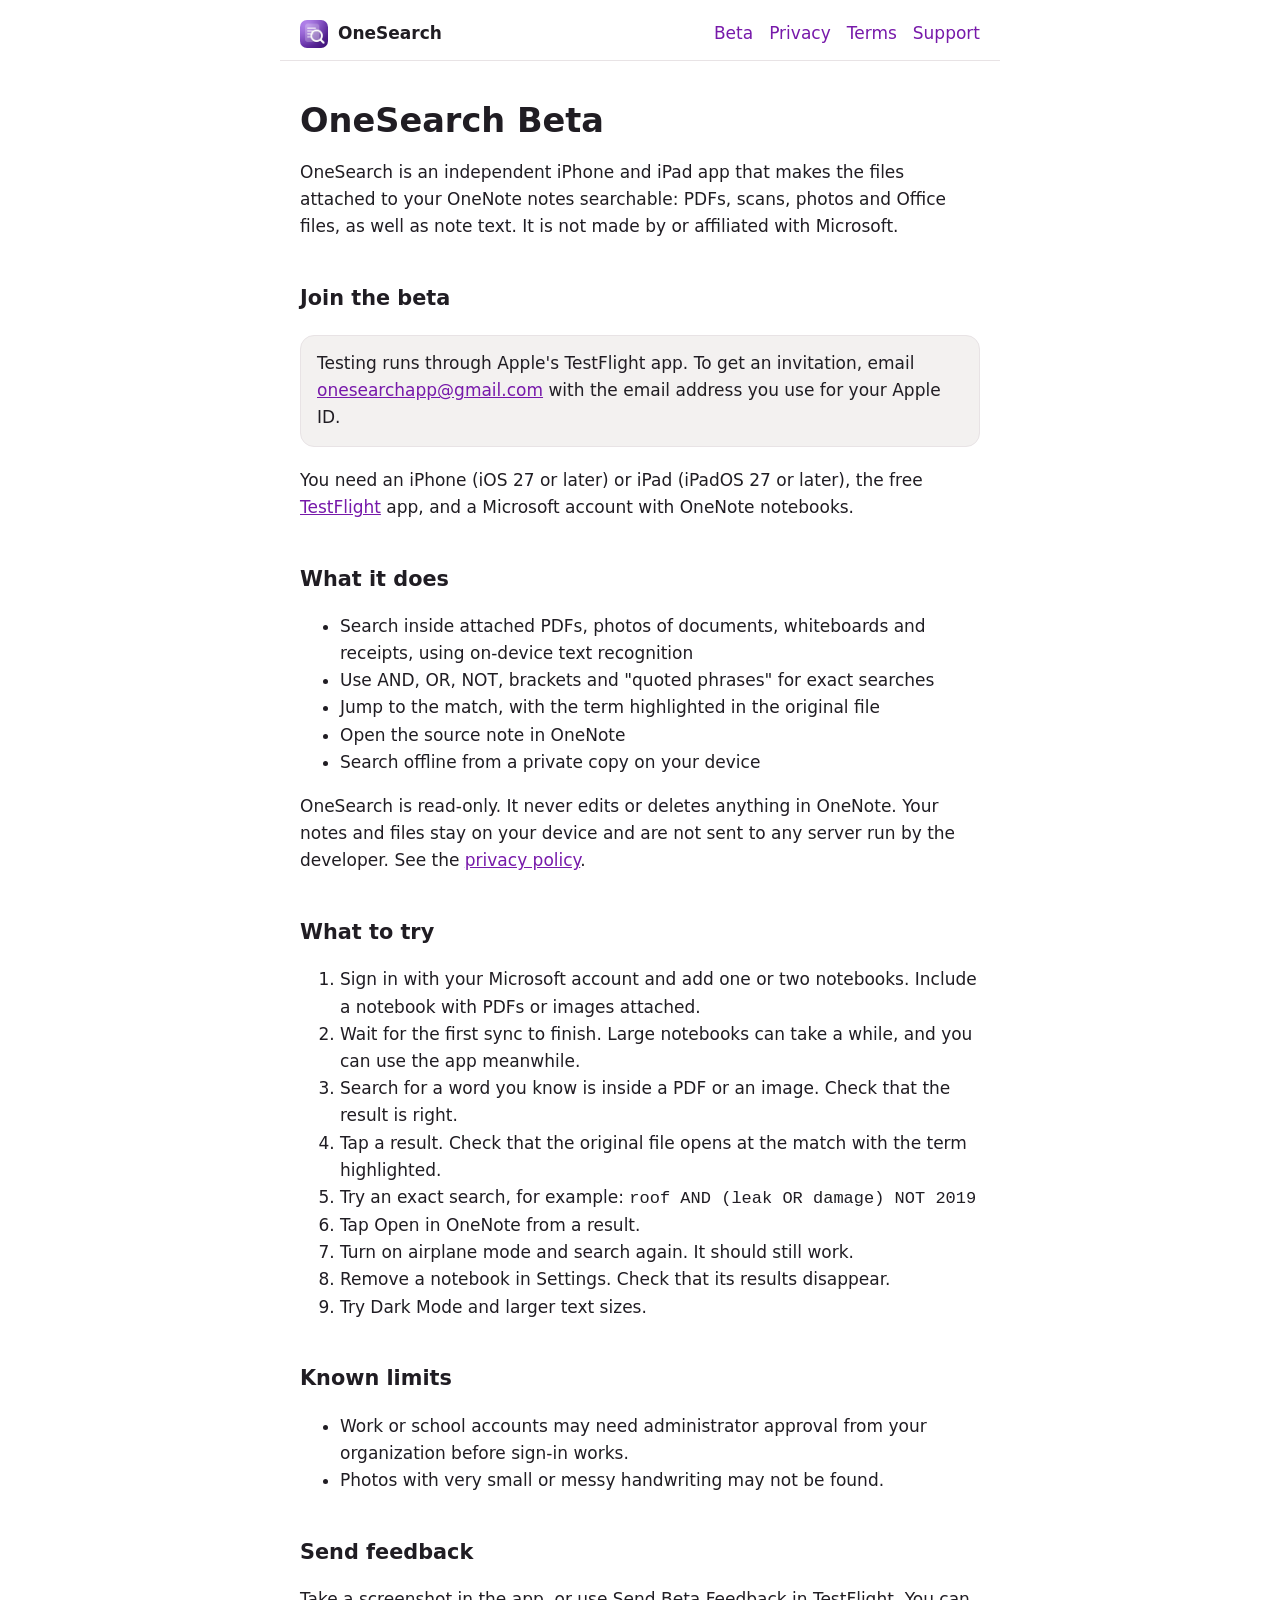
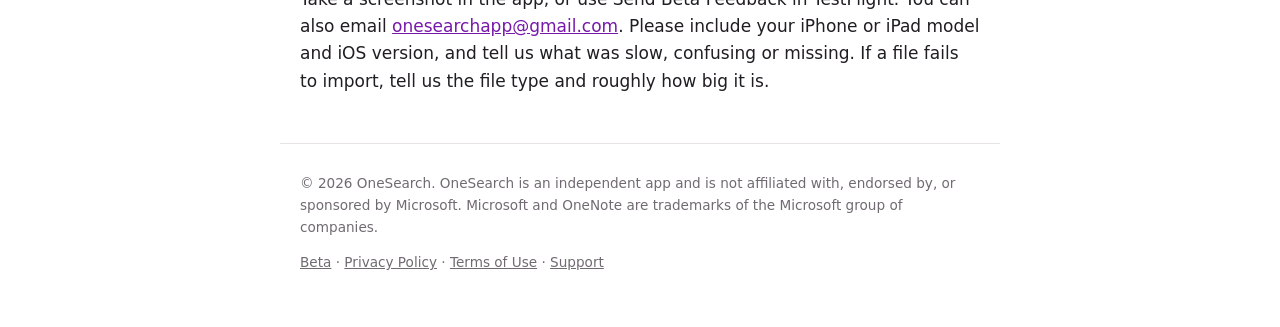
==== beta/index.html @ 19c50f4a "Add files via upload" ====
<!DOCTYPE html>
<html lang="en"><head><meta charset="utf-8"><meta name="viewport" content="width=device-width,initial-scale=1">
<title>OneSearch Beta (TestFlight)</title>
<meta name="description" content="Help test OneSearch, an independent iPhone and iPad app that searches inside the files attached to your OneNote notes. Join the TestFlight beta.">
<link rel="icon" href="../favicon.png"><link rel="stylesheet" href="../style.css"></head><body>
<header><a class="brand" href="../"><img src="../icon.png" alt="">OneSearch</a>
<nav><a href="../beta/">Beta</a><a href="../privacy/">Privacy</a><a href="../terms/">Terms</a><a href="../support/">Support</a></nav></header>
<main>
<h1>OneSearch Beta</h1>
<p>OneSearch is an independent iPhone and iPad app that makes the files attached to your OneNote notes searchable: PDFs, scans, photos and Office files, as well as note text. It is not made by or affiliated with Microsoft.</p>

<h2>Join the beta</h2>
<div class="note">Testing runs through Apple's TestFlight app. <!-- When the public TestFlight link exists, replace this note with: <a href="https://testflight.apple.com/join/CODE">Join the beta on TestFlight</a> --> To get an invitation, email <a href="mailto:onesearchapp@gmail.com?subject=OneSearch%20beta">onesearchapp@gmail.com</a> with the email address you use for your Apple ID.</div>
<p>You need an iPhone (iOS 27 or later) or iPad (iPadOS 27 or later), the free <a href="https://apps.apple.com/app/testflight/id899247664">TestFlight</a> app, and a Microsoft account with OneNote notebooks.</p>

<h2>What it does</h2>
<ul>
<li>Search inside attached PDFs, photos of documents, whiteboards and receipts, using on-device text recognition</li>
<li>Use AND, OR, NOT, brackets and "quoted phrases" for exact searches</li>
<li>Jump to the match, with the term highlighted in the original file</li>
<li>Open the source note in OneNote</li>
<li>Search offline from a private copy on your device</li>
</ul>
<p>OneSearch is read-only. It never edits or deletes anything in OneNote. Your notes and files stay on your device and are not sent to any server run by the developer. See the <a href="../privacy/">privacy policy</a>.</p>

<h2>What to try</h2>
<ol>
<li>Sign in with your Microsoft account and add one or two notebooks. Include a notebook with PDFs or images attached.</li>
<li>Wait for the first sync to finish. Large notebooks can take a while, and you can use the app meanwhile.</li>
<li>Search for a word you know is inside a PDF or an image. Check that the result is right.</li>
<li>Tap a result. Check that the original file opens at the match with the term highlighted.</li>
<li>Try an exact search, for example: <code>roof AND (leak OR damage) NOT 2019</code></li>
<li>Tap Open in OneNote from a result.</li>
<li>Turn on airplane mode and search again. It should still work.</li>
<li>Remove a notebook in Settings. Check that its results disappear.</li>
<li>Try Dark Mode and larger text sizes.</li>
</ol>

<h2>Known limits</h2>
<ul>
<li>Work or school accounts may need administrator approval from your organization before sign-in works.</li>
<li>Photos with very small or messy handwriting may not be found.</li>
</ul>

<h2>Send feedback</h2>
<p>Take a screenshot in the app, or use Send Beta Feedback in TestFlight. You can also email <a href="mailto:onesearchapp@gmail.com">onesearchapp@gmail.com</a>. Please include your iPhone or iPad model and iOS version, and tell us what was slow, confusing or missing. If a file fails to import, tell us the file type and roughly how big it is.</p>

</main>
<footer>
<p>&copy; 2026 OneSearch. OneSearch is an independent app and is not affiliated with, endorsed by, or sponsored by Microsoft. Microsoft and OneNote are trademarks of the Microsoft group of companies.</p>
<p><a href="../beta/">Beta</a> &middot; <a href="../privacy/">Privacy Policy</a> &middot; <a href="../terms/">Terms of Use</a> &middot; <a href="../support/">Support</a></p>
</footer></body></html>
---- style.css ----
:root{--p:#7719AA;--ink:#201D23;--bg:#fff;--surf:#F3F1F0;--mut:#716A72;--bd:#E8E3E5}
@media(prefers-color-scheme:dark){:root{--p:#D6A3EE;--ink:#F8F7FA;--bg:#151419;--surf:#29272D;--mut:#C3BCC7;--bd:#49444D}}
*{box-sizing:border-box}
body{margin:0;font:17px/1.6 -apple-system,BlinkMacSystemFont,"Segoe UI",system-ui,sans-serif;background:var(--bg);color:var(--ink)}
a{color:var(--p)}
header,main,footer{max-width:720px;margin:0 auto;padding:0 20px}
header{display:flex;justify-content:space-between;align-items:center;padding-top:20px;padding-bottom:12px;border-bottom:1px solid var(--bd);flex-wrap:wrap;gap:8px}
header a.brand{font-weight:700;text-decoration:none;color:var(--ink);display:flex;align-items:center;gap:10px}
header a.brand img{width:28px;height:28px;border-radius:7px}
nav a{margin-left:16px;text-decoration:none}
h1{font-size:2.1rem;line-height:1.2;margin:1.2em 0 .2em}
h2{font-size:1.3rem;margin:2em 0 .5em}
.tag{color:var(--mut);font-size:1.15rem;margin:0 0 1em}
.hero{text-align:center;padding:28px 0 8px}
.hero img{width:128px;height:128px;border-radius:28px;box-shadow:0 4px 18px rgba(0,0,0,.2)}
.btns{display:flex;flex-wrap:wrap;gap:10px;margin:20px 0}
.btn{display:inline-block;padding:10px 18px;border-radius:12px;background:var(--surf);border:1px solid var(--bd);text-decoration:none;font-weight:600}
.btn.primary{background:#7719AA;color:#fff;border-color:#7719AA}
ul.feat{padding-left:1.2em}
ul.feat li{margin:.4em 0}
.note{background:var(--surf);border:1px solid var(--bd);border-radius:14px;padding:14px 16px;margin:20px 0}
footer{color:var(--mut);font-size:.85rem;border-top:1px solid var(--bd);margin-top:48px;padding-top:16px;padding-bottom:40px}
footer a{color:var(--mut)}
.shots{margin:28px 0 0}
.strip{display:flex;gap:16px;overflow-x:auto;scroll-snap-type:x mandatory;padding:8px max(20px,calc((100vw - 720px)/2)) 16px;-webkit-overflow-scrolling:touch}
.strip img{flex:none;width:260px;height:auto;border-radius:26px;scroll-snap-align:center;box-shadow:0 6px 24px rgba(60,0,90,.25)}
.fine{text-align:center;color:var(--mut);font-size:.8rem;margin:0}
table.logic{width:100%;border-collapse:collapse;margin:14px 0}
table.logic td{padding:10px 8px;border-bottom:1px solid var(--bd);vertical-align:top}
table.logic code{font:600 .9rem ui-monospace,Menlo,monospace;background:var(--surf);color:var(--p);border-radius:7px;padding:3px 8px;white-space:nowrap}
.small{color:var(--mut);font-size:.9rem}
@media(max-width:560px){table.logic td{display:block;border:0;padding:4px 0}table.logic tr{display:block;padding:8px 0;border-bottom:1px solid var(--bd)}}

/* home page: single reading column, Newsairy-style */
body.home main{max-width:760px}
body.home h1{font-size:2.8rem;margin:1em 0 .15em}
body.home .tag{font-size:1.2rem;margin:0 0 .6em}
.byline{color:var(--mut);font-size:.95rem;margin:0 0 1.2em}
.banner{display:block;width:100%;height:auto;border-radius:22px;margin:6px 0 24px;box-shadow:0 8px 30px rgba(60,0,90,.25)}
.intro{display:flex;gap:20px;align-items:flex-start;margin:8px 0 18px}
.intro img{flex:none;width:96px;height:96px;border-radius:22px;box-shadow:0 3px 12px rgba(0,0,0,.2)}
.intro p{margin:0;font-size:1.1rem}
.pills{display:flex;flex-wrap:wrap;gap:10px;justify-content:center;margin:22px 0 8px}
.pill{display:inline-block;padding:10px 20px;border-radius:999px;background:var(--surf);border:1px solid var(--bd);text-decoration:none;font-weight:600;color:var(--ink)}
.pill.primary{background:#7719AA;border-color:#7719AA;color:#fff}
body.home h2{font-size:1.75rem;margin:2em 0 .5em;text-align:left}
.sec{display:flow-root}
.sec .phone{float:right;width:230px;height:auto;margin:6px 0 14px 28px;-webkit-mask-image:linear-gradient(#000 78%,transparent);mask-image:linear-gradient(#000 78%,transparent);filter:drop-shadow(0 8px 18px rgba(60,0,90,.3))}
.sec .phone.full{-webkit-mask-image:none;mask-image:none}
.sec ul.feat{padding-left:1.3em;margin:.6em 0}
.sec ul.feat li{margin:.6em 0}
.sec code{font:600 .9rem ui-monospace,Menlo,monospace;background:var(--surf);color:var(--p);border-radius:7px;padding:2px 7px;white-space:nowrap}
table.fix{width:100%;border-collapse:collapse;margin:14px 0;border:1px solid var(--bd);border-radius:14px;overflow:hidden}
table.fix th{text-align:left;padding:10px 14px;background:var(--surf);font-size:.85rem;text-transform:uppercase;letter-spacing:.05em;color:var(--mut)}
table.fix td{padding:12px 14px;border-top:1px solid var(--bd);vertical-align:top;width:50%}
table.fix td+td{font-weight:600;color:var(--p)}
@media(max-width:560px){table.fix td,table.fix th{padding:10px}}
.faq details{border:1px solid var(--bd);border-radius:14px;background:var(--surf);margin:10px 0;padding:0 16px}
.faq summary{cursor:pointer;font-weight:600;padding:14px 0;list-style-position:outside}
.faq details[open] summary{color:var(--p)}
.faq details p{margin:0 0 14px}
.navcta{background:#7719AA;color:#fff!important;padding:6px 14px;border-radius:999px;font-weight:600}
.intro-p{font-size:1.1rem;margin:8px 0 18px}
.hero-cta{justify-content:flex-start;margin:4px 0 18px}
.devshot{float:right;width:230px;margin:6px 0 14px 28px;text-align:center}
.devshot[data-dev=ipad]{width:380px}
.devshot img{display:block;width:100%;height:auto}
.devshot[data-dev=phone] .d-ipad,.devshot[data-dev=ipad] .d-phone{display:none}
.devshot .d-phone:not(.full){-webkit-mask-image:linear-gradient(#000 78%,transparent);mask-image:linear-gradient(#000 78%,transparent)}
.devshot .d-phone,.devshot .d-ipad{filter:drop-shadow(0 8px 18px rgba(60,0,90,.3))}
.devshot .tabs{display:inline-flex;gap:4px;background:var(--surf);border:1px solid var(--bd);border-radius:999px;padding:3px;margin-bottom:10px}
.devshot .tabs button{font:600 .85rem/1 inherit;font-family:inherit;border:0;background:none;color:var(--mut);padding:7px 14px;border-radius:999px;cursor:pointer}
.devshot .tabs button.on{background:#7719AA;color:#fff}
@media(max-width:600px){.devshot,.devshot[data-dev=ipad]{float:none;width:min(300px,86vw);margin:10px auto 16px}.devshot[data-dev=ipad]{width:100%}.navcta{padding:4px 12px}}
@media(max-width:600px){nav a{margin-left:12px}.navcta{white-space:nowrap}nav a[href="privacy/"],nav a[href="terms/"]{display:none}.hero-cta .pill{padding:9px 14px;font-size:.95rem}}
hr.div{border:0;border-top:1px solid var(--bd);margin:2.4em 0 0}
figure.ipad{margin:26px 0;text-align:center}
figure.ipad img{width:100%;height:auto;filter:drop-shadow(0 10px 24px rgba(60,0,90,.3))}
figure.ipad figcaption{color:var(--mut);font-size:.95rem;margin-top:8px}
body.home header,body.home footer{max-width:760px}
@media(max-width:600px){
.sec .phone{float:none;display:block;margin:10px auto 16px;width:min(230px,62vw)}
.intro{flex-direction:column;align-items:center;text-align:center}
body.home h1{font-size:2.2rem}
}
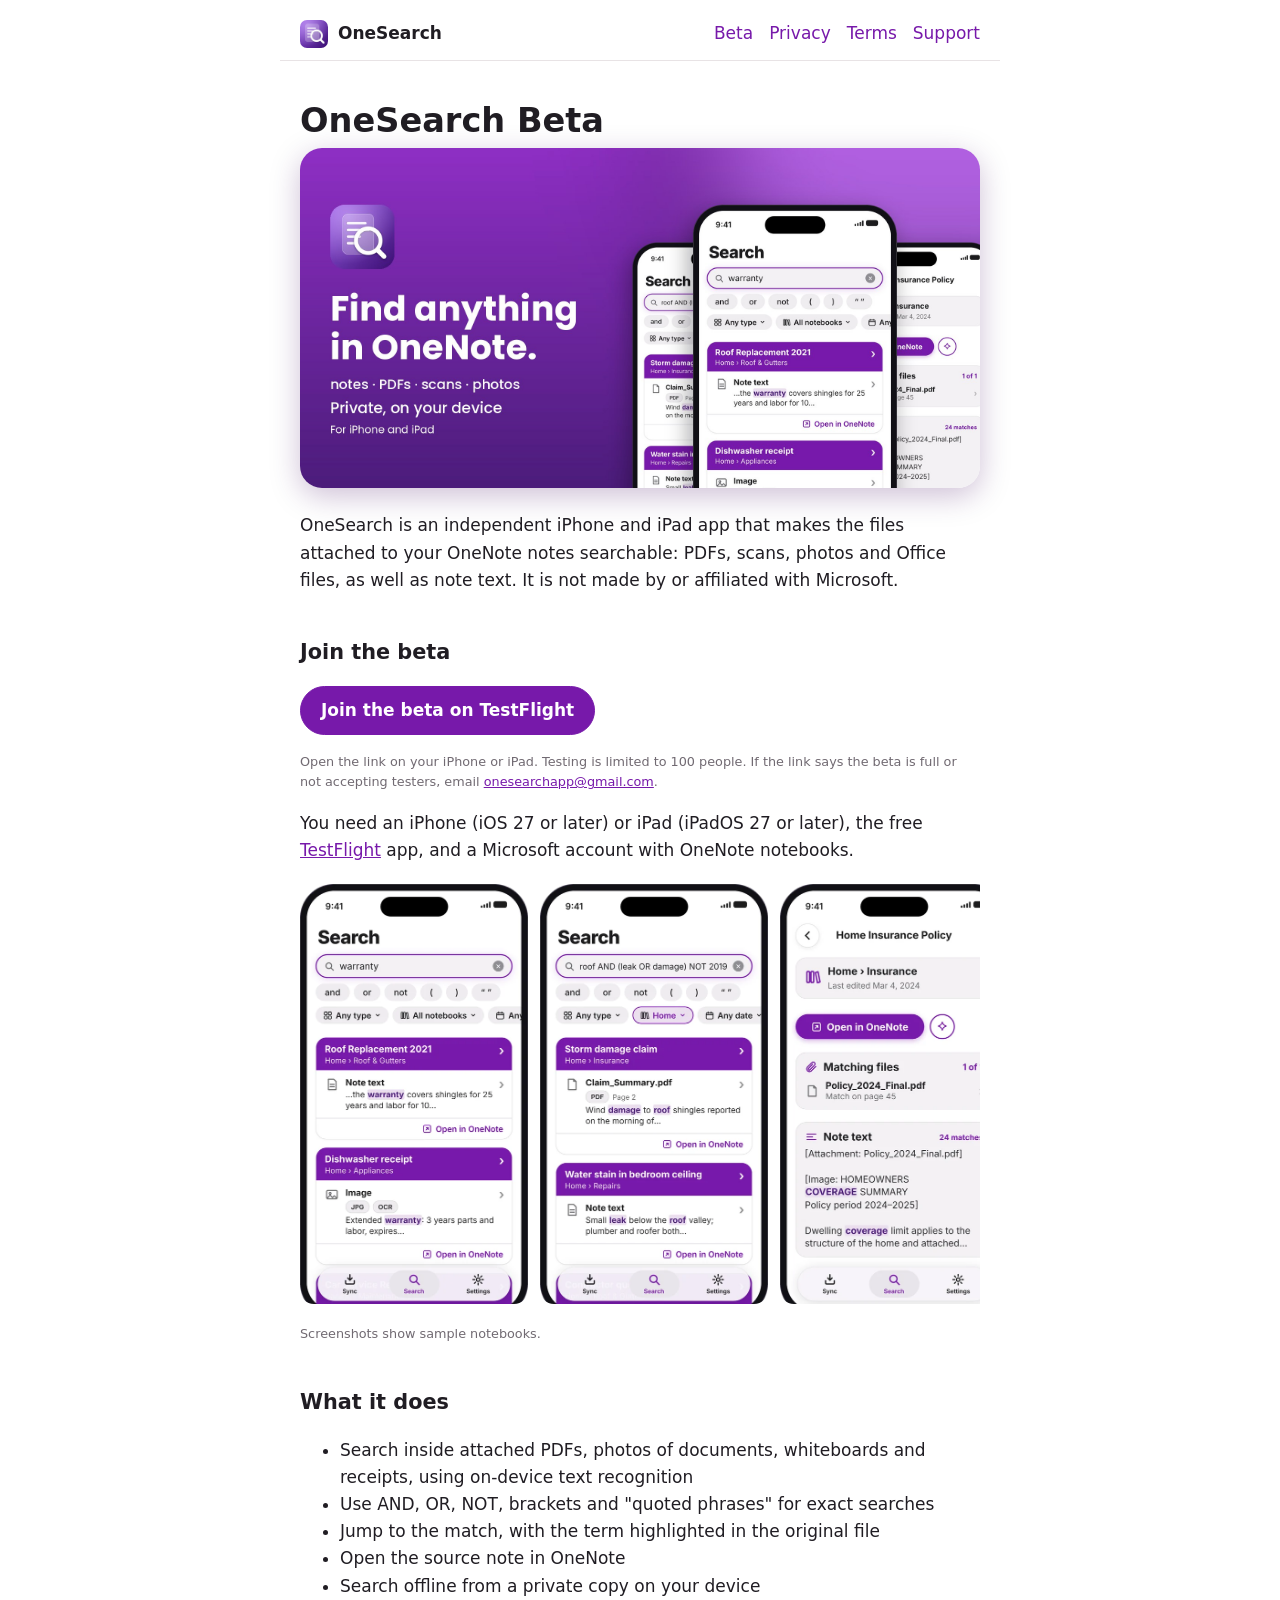
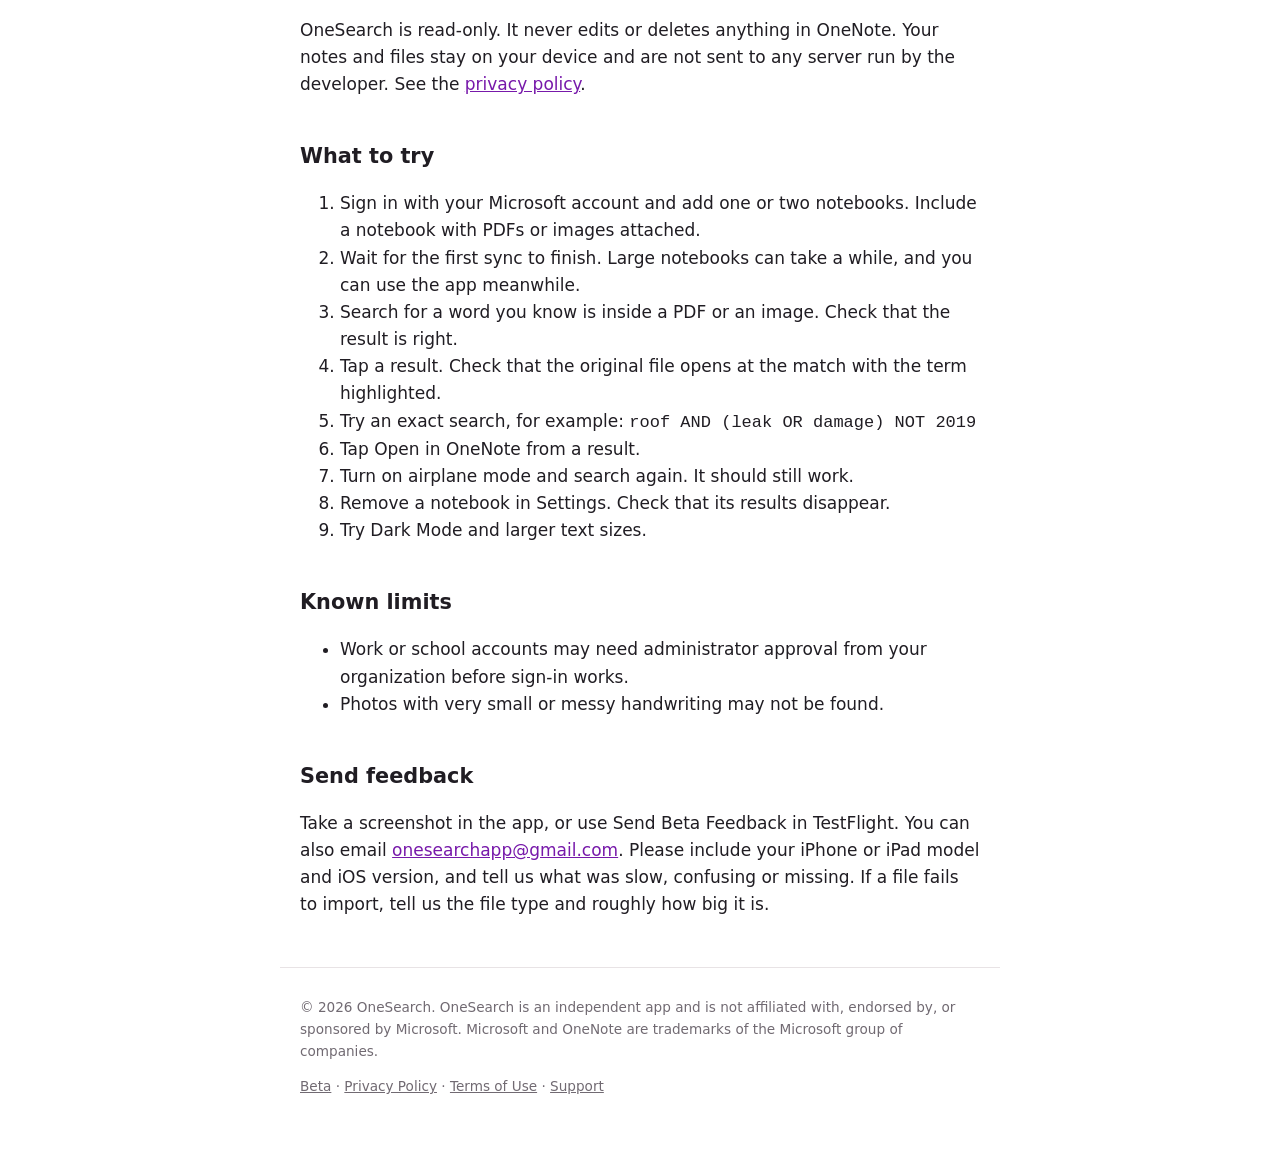
==== commit a74c8613: "Update index.html" ====
--- a/beta/index.html
+++ b/beta/index.html
@@ -7,11 +7,21 @@
 <nav><a href="../beta/">Beta</a><a href="../privacy/">Privacy</a><a href="../terms/">Terms</a><a href="../support/">Support</a></nav></header>
 <main>
 <h1>OneSearch Beta</h1>
+<img class="banner" src="../img/banner.jpg" width="1800" height="900" alt="OneSearch: find anything in OneNote. Notes, PDFs, scans and photos, private on your device, for iPhone and iPad.">
 <p>OneSearch is an independent iPhone and iPad app that makes the files attached to your OneNote notes searchable: PDFs, scans, photos and Office files, as well as note text. It is not made by or affiliated with Microsoft.</p>
 
 <h2>Join the beta</h2>
-<div class="note">Testing runs through Apple's TestFlight app. <!-- When the public TestFlight link exists, replace this note with: <a href="https://testflight.apple.com/join/CODE">Join the beta on TestFlight</a> --> To get an invitation, email <a href="mailto:onesearchapp@gmail.com?subject=OneSearch%20beta">onesearchapp@gmail.com</a> with the email address you use for your Apple ID.</div>
+<p><a class="pill primary" href="https://testflight.apple.com/join/4nXEmU7m">Join the beta on TestFlight</a></p>
+<p class="fine" style="text-align:left">Open the link on your iPhone or iPad. Testing is limited to 100 people. If the link says the beta is full or not accepting testers, email <a href="mailto:onesearchapp@gmail.com?subject=OneSearch%20beta">onesearchapp@gmail.com</a>.</p>
 <p>You need an iPhone (iOS 27 or later) or iPad (iPadOS 27 or later), the free <a href="https://apps.apple.com/app/testflight/id899247664">TestFlight</a> app, and a Microsoft account with OneNote notebooks.</p>
+
+<div style="display:flex;gap:12px;overflow-x:auto;margin:20px 0">
+<img src="../img/phone-1.webp" alt="Search results across notes and attached files" style="height:420px;width:auto;border-radius:14px">
+<img src="../img/phone-2.webp" alt="Exact search with AND, OR and NOT" style="height:420px;width:auto;border-radius:14px">
+<img src="../img/phone-4.webp" alt="Search inside PDFs, scans and images" style="height:420px;width:auto;border-radius:14px">
+<img src="../img/phone-8.webp" alt="Original PDF opened at the match, highlighted" style="height:420px;width:auto;border-radius:14px">
+</div>
+<p class="fine" style="text-align:left">Screenshots show sample notebooks.</p>
 
 <h2>What it does</h2>
 <ul>
